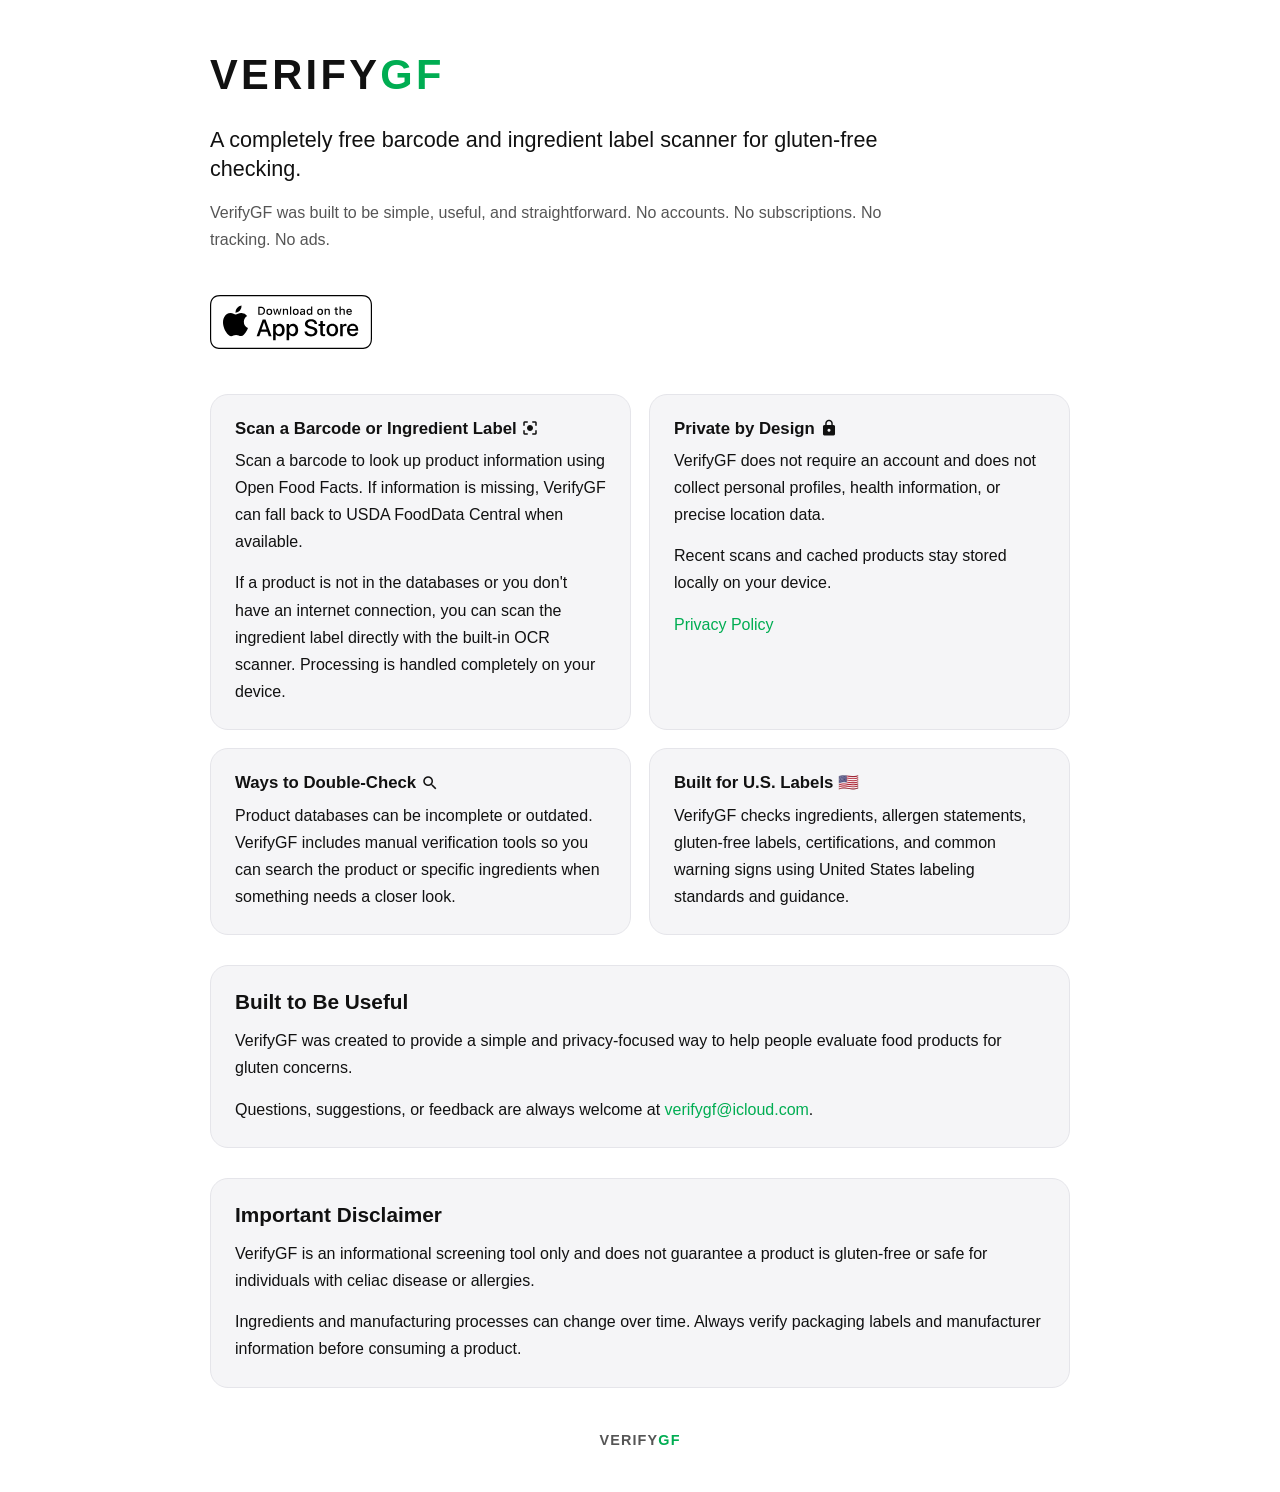
==== index.html @ 7fc4c4d1 "Update index.html" ====
<!DOCTYPE html>
<html lang="en">
<head>
    <meta charset="UTF-8" />
    <meta name="viewport" content="width=device-width, initial-scale=1.0" />
    <link rel="stylesheet"
      href="https://fonts.googleapis.com/icon?family=Material+Icons">
    <link rel="stylesheet" href="https://fonts.googleapis.com/css2?family=Material+Symbols+Outlined:opsz,wght,FILL,GRAD@20..48,100..700,0..1,-50..200" />
    <title>VerifyGF</title>

    <style>
        :root {
            --bg: #ffffff;
            --text: #111111;
            --secondary: #555555;
            --accent: #00ad52;
            --accent-soft: rgba(0, 173, 82, 0.12);
            --card: #f5f5f7;
            --border: #e5e5ea;
        }

        @media (prefers-color-scheme: dark) {
            :root {
                --bg: #000000;
                --text: #f5f5f7;
                --secondary: #a1a1aa;
                --accent: #22c55e;
                --accent-soft: rgba(34, 197, 94, 0.16);
                --card: #111111;
                --border: #222222;
            }
        }

        * {
            box-sizing: border-box;
        }

        body {
            margin: 0;
            padding: 40px 20px;
            background: var(--bg);
            color: var(--text);
            font-family: -apple-system, BlinkMacSystemFont, "SF Pro Display",
                "SF Pro Text", Helvetica, Arial, sans-serif;
            line-height: 1.7;
        }

        .container {
            max-width: 860px;
            margin: 0 auto;
        }

        .hero {
            margin-bottom: 36px;
        }

        .app-store-button {
            display: inline-block;
            margin-top: 28px;
        }
        
        .app-store-button img {
            display: block;
            height: 54px;
            width: auto;
        }

        h3 .material-icons {
            font-size: 1.15rem;
            vertical-align: middle;
            position: relative;
            top: -1px;
            margin-right: 6px;
        }

        .brand {
            font-size: 2.6rem;
            font-weight: 600;
            letter-spacing: 0.08em;
            margin-bottom: 14px;
        }

        .brand .gf,
        .footer .gf {
            color: var(--accent);
        }
        
        .support-link a {
            display: inline-flex;
            align-items: center;
            gap: 6px;
            font-weight: 500;
        }

        .tagline {
            font-size: 1.35rem;
            font-weight: 500;
            line-height: 1.35;
            max-width: 680px;
            margin-bottom: 16px;
        }

        .subtext {
            color: var(--secondary);
            font-size: 1rem;
            max-width: 720px;
        }

        .grid {
            display: grid;
            grid-template-columns: repeat(2, minmax(0, 1fr));
            gap: 18px;
            margin-top: 28px;
        }

        section,
        .card {
            padding: 24px;
            background: var(--card);
            border: 1px solid var(--border);
            border-radius: 18px;
        }

        h1, h2, h3 {
            margin-top: 0;
            line-height: 1.2;
        }

        h2 {
            font-size: 1.3rem;
            margin-bottom: 12px;
        }

        h3 {
            font-size: 1.05rem;
            margin-bottom: 8px;
        }

        p {
            margin: 0 0 14px;
        }

        p:last-child {
            margin-bottom: 0;
        }

        a {
            color: var(--accent);
            text-decoration: none;
        }

        a:hover {
            text-decoration: underline;
        }

        .note {
            margin-top: 30px;
        }

        .footer {
            margin-top: 40px;
            text-align: center;
            color: var(--secondary);
            font-size: 0.9rem;
            letter-spacing: 0.08em;
            font-weight: 600;
        }

        @media (max-width: 700px) {
            body {
                padding: 28px 16px;
            }

            .brand {
                font-size: 2.1rem;
            }

            .tagline {
                font-size: 1.18rem;
            }

            .grid {
                grid-template-columns: 1fr;
            }
        }
    </style>
</head>

<body>
    <div class="container">

        <header class="hero">
            <div class="brand">
                VERIFY<span class="gf">GF</span>
            </div>

            <div class="tagline">
                A completely free barcode and ingredient label scanner for gluten-free checking.
            </div>

            <p class="subtext">
                VerifyGF was built to be simple, useful, and straightforward.
                No accounts. No subscriptions. No tracking. No ads.
            </p>
            <a
              href="https://apps.apple.com/us/app/verifygf-gluten-free-scanner/id6769617253"
              target="_blank"
              rel="noopener noreferrer"
              class="app-store-button"
            >
              <picture>
                <source
                  srcset="/assets/download-on-the-app-store-black.svg"
                  media="(prefers-color-scheme: dark)"
                >
                <img
                  src="/assets/download-on-the-app-store-white.svg"
                  alt="Download on the App Store"
                  height="54"
                >
              </picture>
            </a>
        </header>

        <div id="features" class="grid">

            <div class="card">
                <h3>Scan a Barcode or Ingredient Label
                <span class="material-icons">center_focus_strong</span></h3>
                <p>
                    Scan a barcode to look up product information using Open Food Facts.
                    If information is missing, VerifyGF can fall back to USDA FoodData
                    Central when available.
                </p>
                <p>
                    If a product is not in the databases or you don't have an internet connection, you can scan 
                    the ingredient label directly with the built-in OCR scanner. Processing is handled completely 
                    on your device.
                </p>
            </div>

            <div class="card">
                <h3>Private by Design <span class="material-icons">lock</span></h3>
                <p>
                    VerifyGF does not require an account and does not collect personal
                    profiles, health information, or precise location data.
                </p>
                <p>
                    Recent scans and cached products stay stored locally on your device.
                </p>
                <p>
                    <a href="https://verifygf.pages.dev/privacy/">Privacy Policy</a>
                </p>
            </div>

            <div class="card">
                <h3>Ways to Double-Check <span class="material-icons">search</span></h3>
                <p>
                    Product databases can be incomplete or outdated. VerifyGF includes
                    manual verification tools so you can search the product or specific
                    ingredients when something needs a closer look.
                </p>
            </div>

            <div class="card">
                <h3>Built for U.S. Labels 🇺🇸</h3>
                <p>
                    VerifyGF checks ingredients, allergen statements, gluten-free labels,
                    certifications, and common warning signs using United States labeling
                    standards and guidance.
                </p>
            </div>

        </div>

        <section class="note">
            <h2>Built to Be Useful</h2>

            <p>
                VerifyGF was created to provide a simple and privacy-focused way
                to help people evaluate food products for gluten concerns.
            </p>

            <p>
                Questions, suggestions, or feedback are always welcome at
                <a href="mailto:verifygf@icloud.com">verifygf@icloud.com</a>.
            </p>

           <!-- <p>If VerifyGF has brought you value and you'd like to support the project,
                feel free to
                <a href="https://ko-fi.com/verifygf"
                   target="_blank"
                   rel="noopener noreferrer">
                    buy me a coffee on Ko-fi
                </a></p> -->
        </section>

        <section class="note">
            <h2>Important Disclaimer</h2>

            <p>
                VerifyGF is an informational screening tool only and does not guarantee
                a product is gluten-free or safe for individuals with celiac disease or allergies.
            </p>

            <p>
                Ingredients and manufacturing processes can change over time. Always verify
                packaging labels and manufacturer information before consuming a product.
            </p>
        </section>

        <div class="footer">
            VERIFY<span class="gf">GF</span>
        </div>

    </div>
</body>
</html>
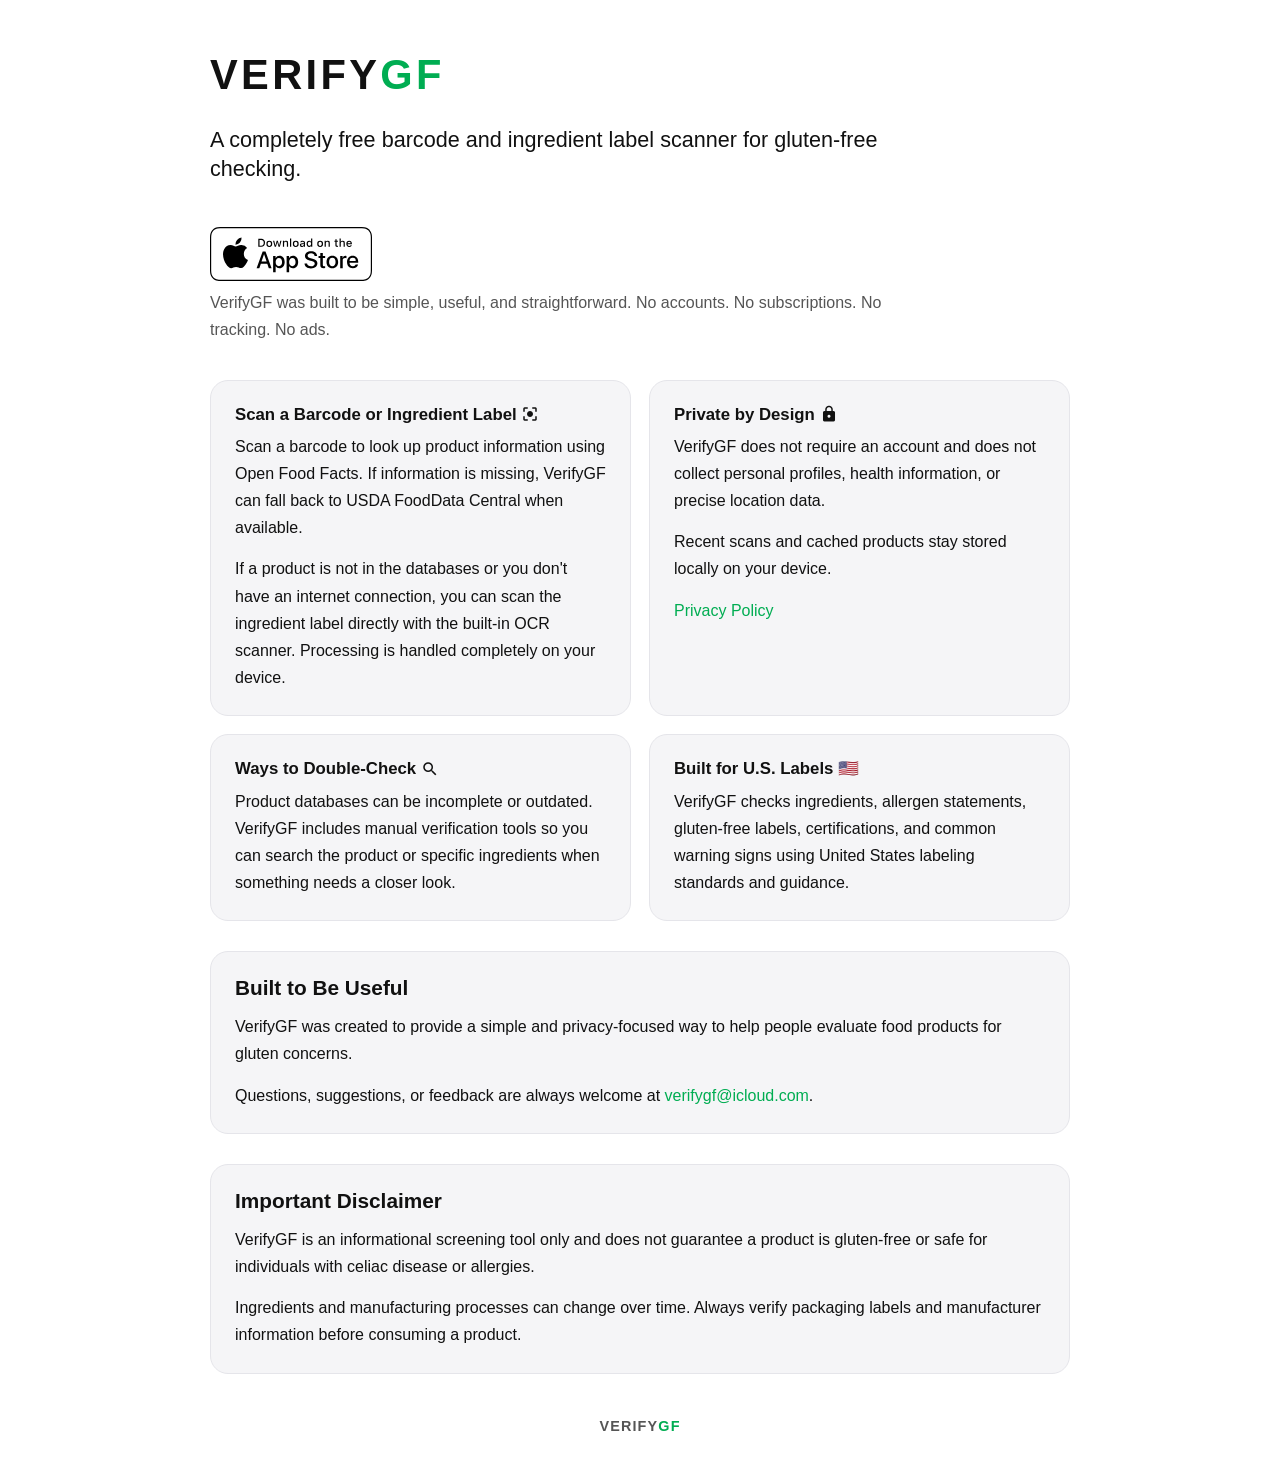
==== commit f239b254: "Update index.html" ====
--- a/index.html
+++ b/index.html
@@ -197,11 +197,6 @@
             <div class="tagline">
                 A completely free barcode and ingredient label scanner for gluten-free checking.
             </div>
-
-            <p class="subtext">
-                VerifyGF was built to be simple, useful, and straightforward.
-                No accounts. No subscriptions. No tracking. No ads.
-            </p>
             <a
               href="https://apps.apple.com/us/app/verifygf-gluten-free-scanner/id6769617253"
               target="_blank"
@@ -220,6 +215,10 @@
                 >
               </picture>
             </a>
+            <p class="subtext">
+                VerifyGF was built to be simple, useful, and straightforward.
+                No accounts. No subscriptions. No tracking. No ads.
+            </p>
         </header>
 
         <div id="features" class="grid">
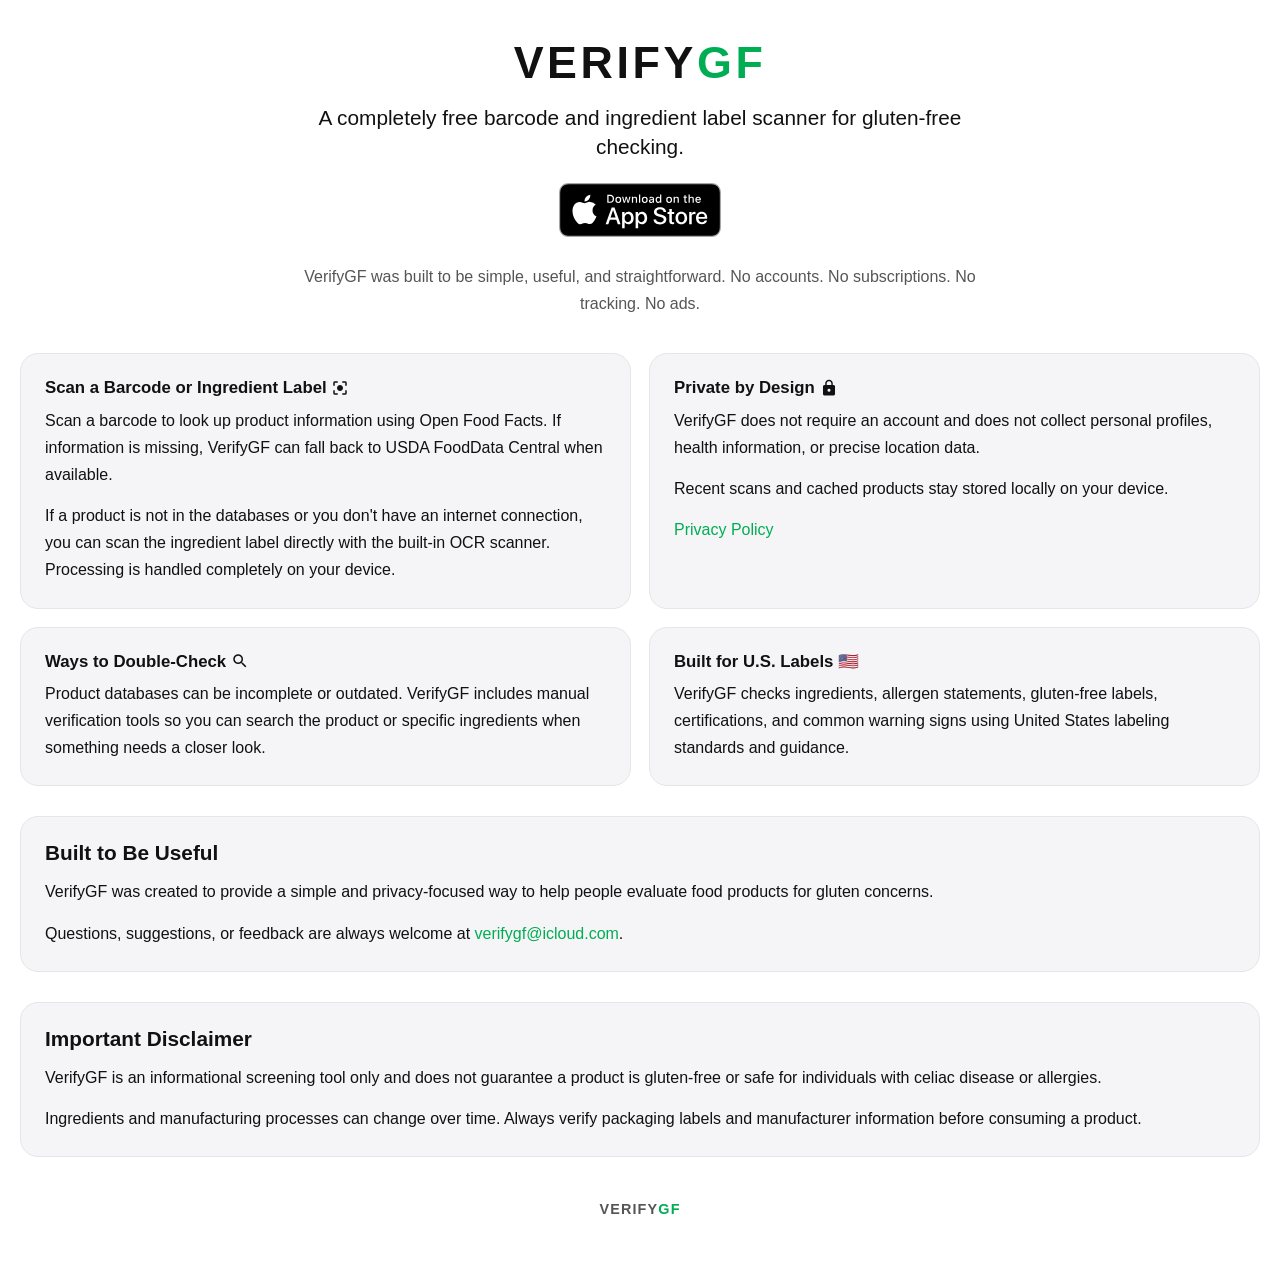
==== commit 1816eea4: "Update index.html" ====
--- a/index.html
+++ b/index.html
@@ -8,218 +8,230 @@
     <link rel="stylesheet" href="https://fonts.googleapis.com/css2?family=Material+Symbols+Outlined:opsz,wght,FILL,GRAD@20..48,100..700,0..1,-50..200" />
     <title>VerifyGF</title>
 
-    <style>
+<style>
+    :root {
+        --bg: #ffffff;
+        --text: #111111;
+        --secondary: #555555;
+        --accent: #00ad52;
+        --accent-soft: rgba(0, 173, 82, 0.12);
+        --card: #f5f5f7;
+        --border: #e5e5ea;
+    }
+
+    @media (prefers-color-scheme: dark) {
         :root {
-            --bg: #ffffff;
-            --text: #111111;
-            --secondary: #555555;
-            --accent: #00ad52;
-            --accent-soft: rgba(0, 173, 82, 0.12);
-            --card: #f5f5f7;
-            --border: #e5e5ea;
-        }
-
-        @media (prefers-color-scheme: dark) {
-            :root {
-                --bg: #000000;
-                --text: #f5f5f7;
-                --secondary: #a1a1aa;
-                --accent: #22c55e;
-                --accent-soft: rgba(34, 197, 94, 0.16);
-                --card: #111111;
-                --border: #222222;
-            }
-        }
-
-        * {
-            box-sizing: border-box;
-        }
-
+            --bg: #000000;
+            --text: #f5f5f7;
+            --secondary: #a1a1aa;
+            --accent: #22c55e;
+            --accent-soft: rgba(34, 197, 94, 0.16);
+            --card: #111111;
+            --border: #222222;
+        }
+    }
+
+    * {
+        box-sizing: border-box;
+    }
+
+    body {
+        margin: 0;
+        padding: 40px 20px;
+        background: var(--bg);
+        color: var(--text);
+        font-family: -apple-system, BlinkMacSystemFont, "SF Pro Display",
+            "SF Pro Text", Helvetica, Arial, sans-serif;
+        line-height: 1.7;
+    }
+
+    .container {
+        max-width: 860px;
+        margin: 0 auto;
+    }
+
+    .hero {
+        display: flex;
+        flex-direction: column;
+        align-items: center;
+        text-align: center;
+        margin-bottom: 36px;
+    }
+
+    .brand {
+        font-size: 2.8rem;
+        font-weight: 700;
+        letter-spacing: 0.08em;
+        line-height: 1;
+        margin-bottom: 18px;
+    }
+
+    .brand .gf,
+    .footer .gf {
+        color: var(--accent);
+    }
+
+    .tagline {
+        font-size: 1.3rem;
+        font-weight: 500;
+        line-height: 1.4;
+        max-width: 680px;
+        margin-bottom: 0;
+    }
+
+    .app-store-button {
+        display: inline-flex;
+        margin-top: 22px;
+    }
+
+    .app-store-button img {
+        display: block;
+        height: 54px;
+        width: auto;
+    }
+
+    .subtext {
+        color: var(--secondary);
+        font-size: 1rem;
+        max-width: 720px;
+        margin-top: 26px;
+    }
+
+    h3 .material-icons {
+        font-size: 1.15rem;
+        vertical-align: middle;
+        position: relative;
+        top: -1px;
+        margin-right: 6px;
+    }
+
+    .support-link a {
+        display: inline-flex;
+        align-items: center;
+        gap: 6px;
+        font-weight: 500;
+    }
+
+    .grid {
+        display: grid;
+        grid-template-columns: repeat(2, minmax(0, 1fr));
+        gap: 18px;
+        margin-top: 28px;
+    }
+
+    section,
+    .card {
+        padding: 24px;
+        background: var(--card);
+        border: 1px solid var(--border);
+        border-radius: 18px;
+    }
+
+    h1, h2, h3 {
+        margin-top: 0;
+        line-height: 1.2;
+    }
+
+    h2 {
+        font-size: 1.3rem;
+        margin-bottom: 12px;
+    }
+
+    h3 {
+        font-size: 1.05rem;
+        margin-bottom: 8px;
+    }
+
+    p {
+        margin: 0 0 14px;
+    }
+
+    p:last-child {
+        margin-bottom: 0;
+    }
+
+    a {
+        color: var(--accent);
+        text-decoration: none;
+    }
+
+    a:hover {
+        text-decoration: underline;
+    }
+
+    .note {
+        margin-top: 30px;
+    }
+
+    .footer {
+        margin-top: 40px;
+        text-align: center;
+        color: var(--secondary);
+        font-size: 0.9rem;
+        letter-spacing: 0.08em;
+        font-weight: 600;
+    }
+
+    @media (max-width: 700px) {
         body {
-            margin: 0;
-            padding: 40px 20px;
-            background: var(--bg);
-            color: var(--text);
-            font-family: -apple-system, BlinkMacSystemFont, "SF Pro Display",
-                "SF Pro Text", Helvetica, Arial, sans-serif;
-            line-height: 1.7;
-        }
-
-        .container {
-            max-width: 860px;
-            margin: 0 auto;
-        }
-
-        .hero {
-            margin-bottom: 36px;
-        }
-
-        .app-store-button {
-            display: inline-block;
-            margin-top: 28px;
-        }
-        
+            padding: 28px 16px;
+        }
+
+        .brand {
+            font-size: 2.2rem;
+        }
+
+        .tagline {
+            font-size: 1.15rem;
+        }
+
         .app-store-button img {
-            display: block;
-            height: 54px;
-            width: auto;
-        }
-
-        h3 .material-icons {
-            font-size: 1.15rem;
-            vertical-align: middle;
-            position: relative;
-            top: -1px;
-            margin-right: 6px;
-        }
-
-        .brand {
-            font-size: 2.6rem;
-            font-weight: 600;
-            letter-spacing: 0.08em;
-            margin-bottom: 14px;
-        }
-
-        .brand .gf,
-        .footer .gf {
-            color: var(--accent);
-        }
-        
-        .support-link a {
-            display: inline-flex;
-            align-items: center;
-            gap: 6px;
-            font-weight: 500;
-        }
-
-        .tagline {
-            font-size: 1.35rem;
-            font-weight: 500;
-            line-height: 1.35;
-            max-width: 680px;
-            margin-bottom: 16px;
-        }
-
-        .subtext {
-            color: var(--secondary);
-            font-size: 1rem;
-            max-width: 720px;
+            height: 48px;
         }
 
         .grid {
-            display: grid;
-            grid-template-columns: repeat(2, minmax(0, 1fr));
-            gap: 18px;
-            margin-top: 28px;
-        }
-
-        section,
-        .card {
-            padding: 24px;
-            background: var(--card);
-            border: 1px solid var(--border);
-            border-radius: 18px;
-        }
-
-        h1, h2, h3 {
-            margin-top: 0;
-            line-height: 1.2;
-        }
-
-        h2 {
-            font-size: 1.3rem;
-            margin-bottom: 12px;
-        }
-
-        h3 {
-            font-size: 1.05rem;
-            margin-bottom: 8px;
-        }
-
-        p {
-            margin: 0 0 14px;
-        }
-
-        p:last-child {
-            margin-bottom: 0;
-        }
-
-        a {
-            color: var(--accent);
-            text-decoration: none;
-        }
-
-        a:hover {
-            text-decoration: underline;
-        }
-
-        .note {
-            margin-top: 30px;
-        }
-
-        .footer {
-            margin-top: 40px;
-            text-align: center;
-            color: var(--secondary);
-            font-size: 0.9rem;
-            letter-spacing: 0.08em;
-            font-weight: 600;
-        }
-
-        @media (max-width: 700px) {
-            body {
-                padding: 28px 16px;
-            }
-
-            .brand {
-                font-size: 2.1rem;
-            }
-
-            .tagline {
-                font-size: 1.18rem;
-            }
-
-            .grid {
-                grid-template-columns: 1fr;
-            }
-        }
-    </style>
+            grid-template-columns: 1fr;
+        }
+    }
+</style>
 </head>
 
 <body>
-    <div class="container">
-
-        <header class="hero">
-            <div class="brand">
-                VERIFY<span class="gf">GF</span>
-            </div>
-
-            <div class="tagline">
-                A completely free barcode and ingredient label scanner for gluten-free checking.
-            </div>
-            <a
-              href="https://apps.apple.com/us/app/verifygf-gluten-free-scanner/id6769617253"
-              target="_blank"
-              rel="noopener noreferrer"
-              class="app-store-button"
+    <header class="hero">
+
+    <div class="brand">
+        VERIFY<span class="gf">GF</span>
+    </div>
+
+    <div class="tagline">
+        A completely free barcode and ingredient label scanner for gluten-free checking.
+    </div>
+
+    <a
+        href="https://apps.apple.com/us/app/verifygf-gluten-free-scanner/id6769617253"
+        target="_blank"
+        rel="noopener noreferrer"
+        class="app-store-button"
+    >
+        <picture>
+            <source
+                srcset="/assets/download-on-the-app-store-white.svg"
+                media="(prefers-color-scheme: dark)"
             >
-              <picture>
-                <source
-                  srcset="/assets/download-on-the-app-store-black.svg"
-                  media="(prefers-color-scheme: dark)"
-                >
-                <img
-                  src="/assets/download-on-the-app-store-white.svg"
-                  alt="Download on the App Store"
-                  height="54"
-                >
-              </picture>
-            </a>
-            <p class="subtext">
-                VerifyGF was built to be simple, useful, and straightforward.
-                No accounts. No subscriptions. No tracking. No ads.
-            </p>
-        </header>
+
+            <img
+                src="/assets/download-on-the-app-store-black.svg"
+                alt="Download on the App Store"
+            >
+        </picture>
+    </a>
+
+    <p class="subtext">
+        VerifyGF was built to be simple, useful, and straightforward.
+        No accounts. No subscriptions. No tracking. No ads.
+    </p>
+
+</header>
 
         <div id="features" class="grid">
 
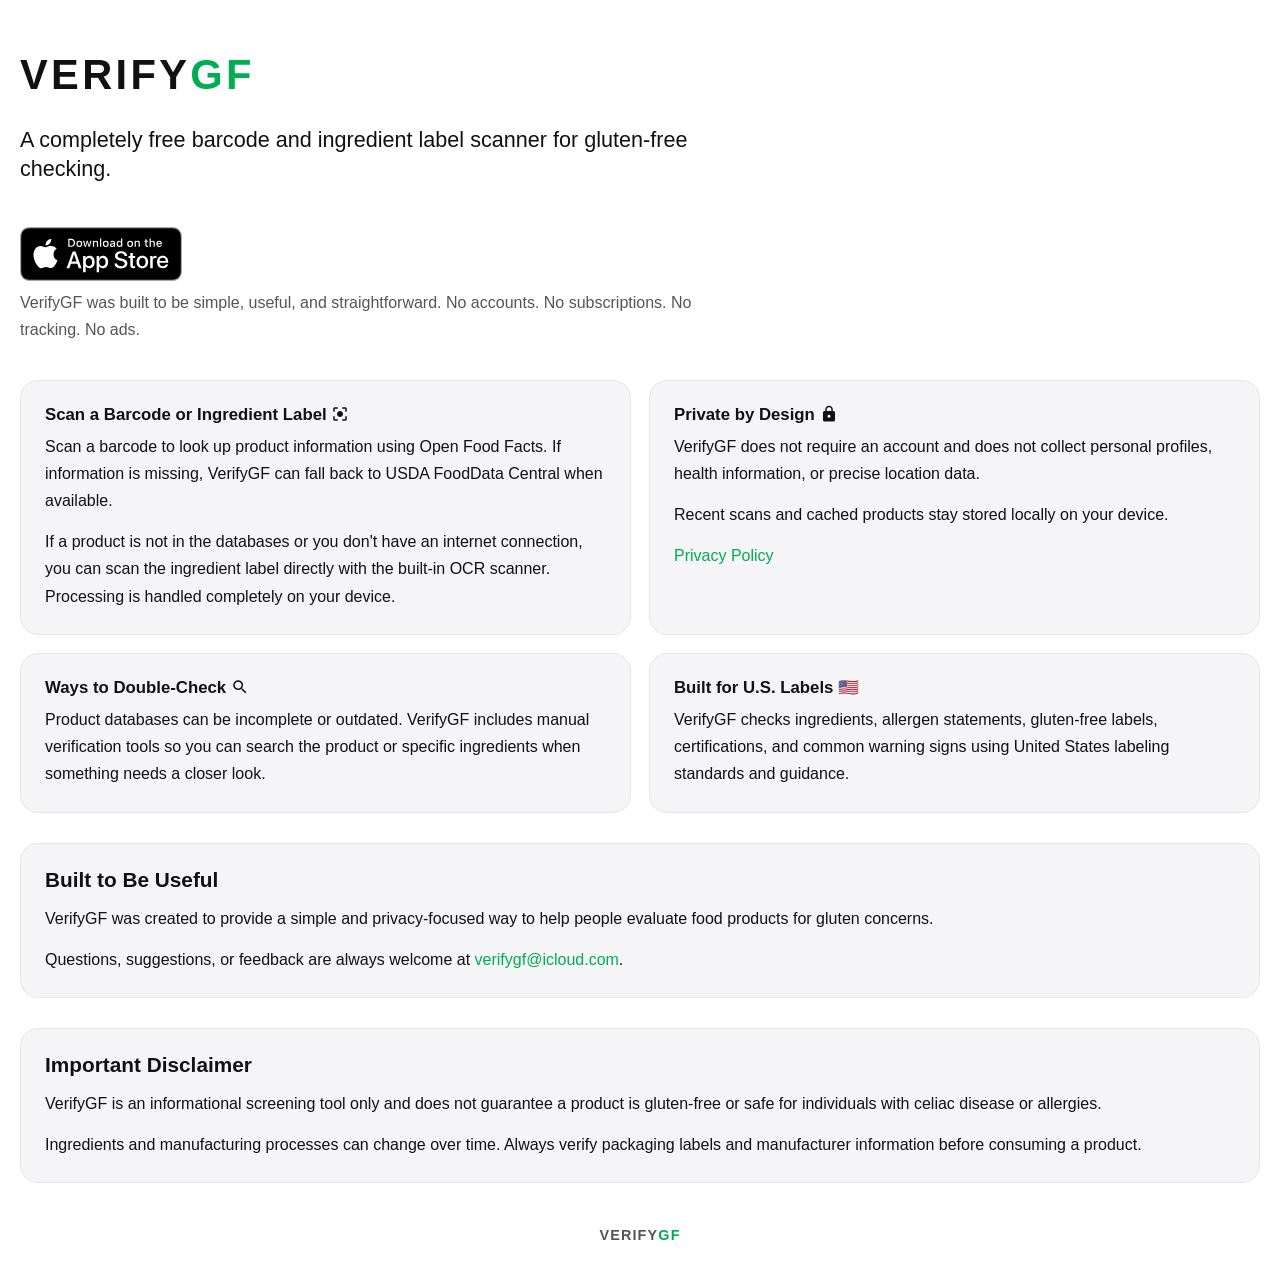
==== commit d67b59be: "Update index.html" ====
--- a/index.html
+++ b/index.html
@@ -8,192 +8,7 @@
     <link rel="stylesheet" href="https://fonts.googleapis.com/css2?family=Material+Symbols+Outlined:opsz,wght,FILL,GRAD@20..48,100..700,0..1,-50..200" />
     <title>VerifyGF</title>
 
-<style>
-    :root {
-        --bg: #ffffff;
-        --text: #111111;
-        --secondary: #555555;
-        --accent: #00ad52;
-        --accent-soft: rgba(0, 173, 82, 0.12);
-        --card: #f5f5f7;
-        --border: #e5e5ea;
-    }
-
-    @media (prefers-color-scheme: dark) {
-        :root {
-            --bg: #000000;
-            --text: #f5f5f7;
-            --secondary: #a1a1aa;
-            --accent: #22c55e;
-            --accent-soft: rgba(34, 197, 94, 0.16);
-            --card: #111111;
-            --border: #222222;
-        }
-    }
-
-    * {
-        box-sizing: border-box;
-    }
-
-    body {
-        margin: 0;
-        padding: 40px 20px;
-        background: var(--bg);
-        color: var(--text);
-        font-family: -apple-system, BlinkMacSystemFont, "SF Pro Display",
-            "SF Pro Text", Helvetica, Arial, sans-serif;
-        line-height: 1.7;
-    }
-
-    .container {
-        max-width: 860px;
-        margin: 0 auto;
-    }
-
-    .hero {
-        display: flex;
-        flex-direction: column;
-        align-items: center;
-        text-align: center;
-        margin-bottom: 36px;
-    }
-
-    .brand {
-        font-size: 2.8rem;
-        font-weight: 700;
-        letter-spacing: 0.08em;
-        line-height: 1;
-        margin-bottom: 18px;
-    }
-
-    .brand .gf,
-    .footer .gf {
-        color: var(--accent);
-    }
-
-    .tagline {
-        font-size: 1.3rem;
-        font-weight: 500;
-        line-height: 1.4;
-        max-width: 680px;
-        margin-bottom: 0;
-    }
-
-    .app-store-button {
-        display: inline-flex;
-        margin-top: 22px;
-    }
-
-    .app-store-button img {
-        display: block;
-        height: 54px;
-        width: auto;
-    }
-
-    .subtext {
-        color: var(--secondary);
-        font-size: 1rem;
-        max-width: 720px;
-        margin-top: 26px;
-    }
-
-    h3 .material-icons {
-        font-size: 1.15rem;
-        vertical-align: middle;
-        position: relative;
-        top: -1px;
-        margin-right: 6px;
-    }
-
-    .support-link a {
-        display: inline-flex;
-        align-items: center;
-        gap: 6px;
-        font-weight: 500;
-    }
-
-    .grid {
-        display: grid;
-        grid-template-columns: repeat(2, minmax(0, 1fr));
-        gap: 18px;
-        margin-top: 28px;
-    }
-
-    section,
-    .card {
-        padding: 24px;
-        background: var(--card);
-        border: 1px solid var(--border);
-        border-radius: 18px;
-    }
-
-    h1, h2, h3 {
-        margin-top: 0;
-        line-height: 1.2;
-    }
-
-    h2 {
-        font-size: 1.3rem;
-        margin-bottom: 12px;
-    }
-
-    h3 {
-        font-size: 1.05rem;
-        margin-bottom: 8px;
-    }
-
-    p {
-        margin: 0 0 14px;
-    }
-
-    p:last-child {
-        margin-bottom: 0;
-    }
-
-    a {
-        color: var(--accent);
-        text-decoration: none;
-    }
-
-    a:hover {
-        text-decoration: underline;
-    }
-
-    .note {
-        margin-top: 30px;
-    }
-
-    .footer {
-        margin-top: 40px;
-        text-align: center;
-        color: var(--secondary);
-        font-size: 0.9rem;
-        letter-spacing: 0.08em;
-        font-weight: 600;
-    }
-
-    @media (max-width: 700px) {
-        body {
-            padding: 28px 16px;
-        }
-
-        .brand {
-            font-size: 2.2rem;
-        }
-
-        .tagline {
-            font-size: 1.15rem;
-        }
-
-        .app-store-button img {
-            height: 48px;
-        }
-
-        .grid {
-            grid-template-columns: 1fr;
-        }
-    }
-</style>
+<style> :root { --bg: #ffffff; --text: #111111; --secondary: #555555; --accent: #00ad52; --accent-soft: rgba(0, 173, 82, 0.12); --card: #f5f5f7; --border: #e5e5ea; } @media (prefers-color-scheme: dark) { :root { --bg: #000000; --text: #f5f5f7; --secondary: #a1a1aa; --accent: #22c55e; --accent-soft: rgba(34, 197, 94, 0.16); --card: #111111; --border: #222222; } } * { box-sizing: border-box; } body { margin: 0; padding: 40px 20px; background: var(--bg); color: var(--text); font-family: -apple-system, BlinkMacSystemFont, "SF Pro Display", "SF Pro Text", Helvetica, Arial, sans-serif; line-height: 1.7; } .container { max-width: 860px; margin: 0 auto; } .hero { margin-bottom: 36px; } .app-store-button { display: inline-block; margin-top: 28px; } .app-store-button img { display: block; height: 54px; width: auto; } h3 .material-icons { font-size: 1.15rem; vertical-align: middle; position: relative; top: -1px; margin-right: 6px; } .brand { font-size: 2.6rem; font-weight: 600; letter-spacing: 0.08em; margin-bottom: 14px; } .brand .gf, .footer .gf { color: var(--accent); } .support-link a { display: inline-flex; align-items: center; gap: 6px; font-weight: 500; } .tagline { font-size: 1.35rem; font-weight: 500; line-height: 1.35; max-width: 680px; margin-bottom: 16px; } .subtext { color: var(--secondary); font-size: 1rem; max-width: 720px; } .grid { display: grid; grid-template-columns: repeat(2, minmax(0, 1fr)); gap: 18px; margin-top: 28px; } section, .card { padding: 24px; background: var(--card); border: 1px solid var(--border); border-radius: 18px; } h1, h2, h3 { margin-top: 0; line-height: 1.2; } h2 { font-size: 1.3rem; margin-bottom: 12px; } h3 { font-size: 1.05rem; margin-bottom: 8px; } p { margin: 0 0 14px; } p:last-child { margin-bottom: 0; } a { color: var(--accent); text-decoration: none; } a:hover { text-decoration: underline; } .note { margin-top: 30px; } .footer { margin-top: 40px; text-align: center; color: var(--secondary); font-size: 0.9rem; letter-spacing: 0.08em; font-weight: 600; } @media (max-width: 700px) { body { padding: 28px 16px; } .brand { font-size: 2.1rem; } .tagline { font-size: 1.18rem; } .grid { grid-template-columns: 1fr; } } </style>
 </head>
 
 <body>
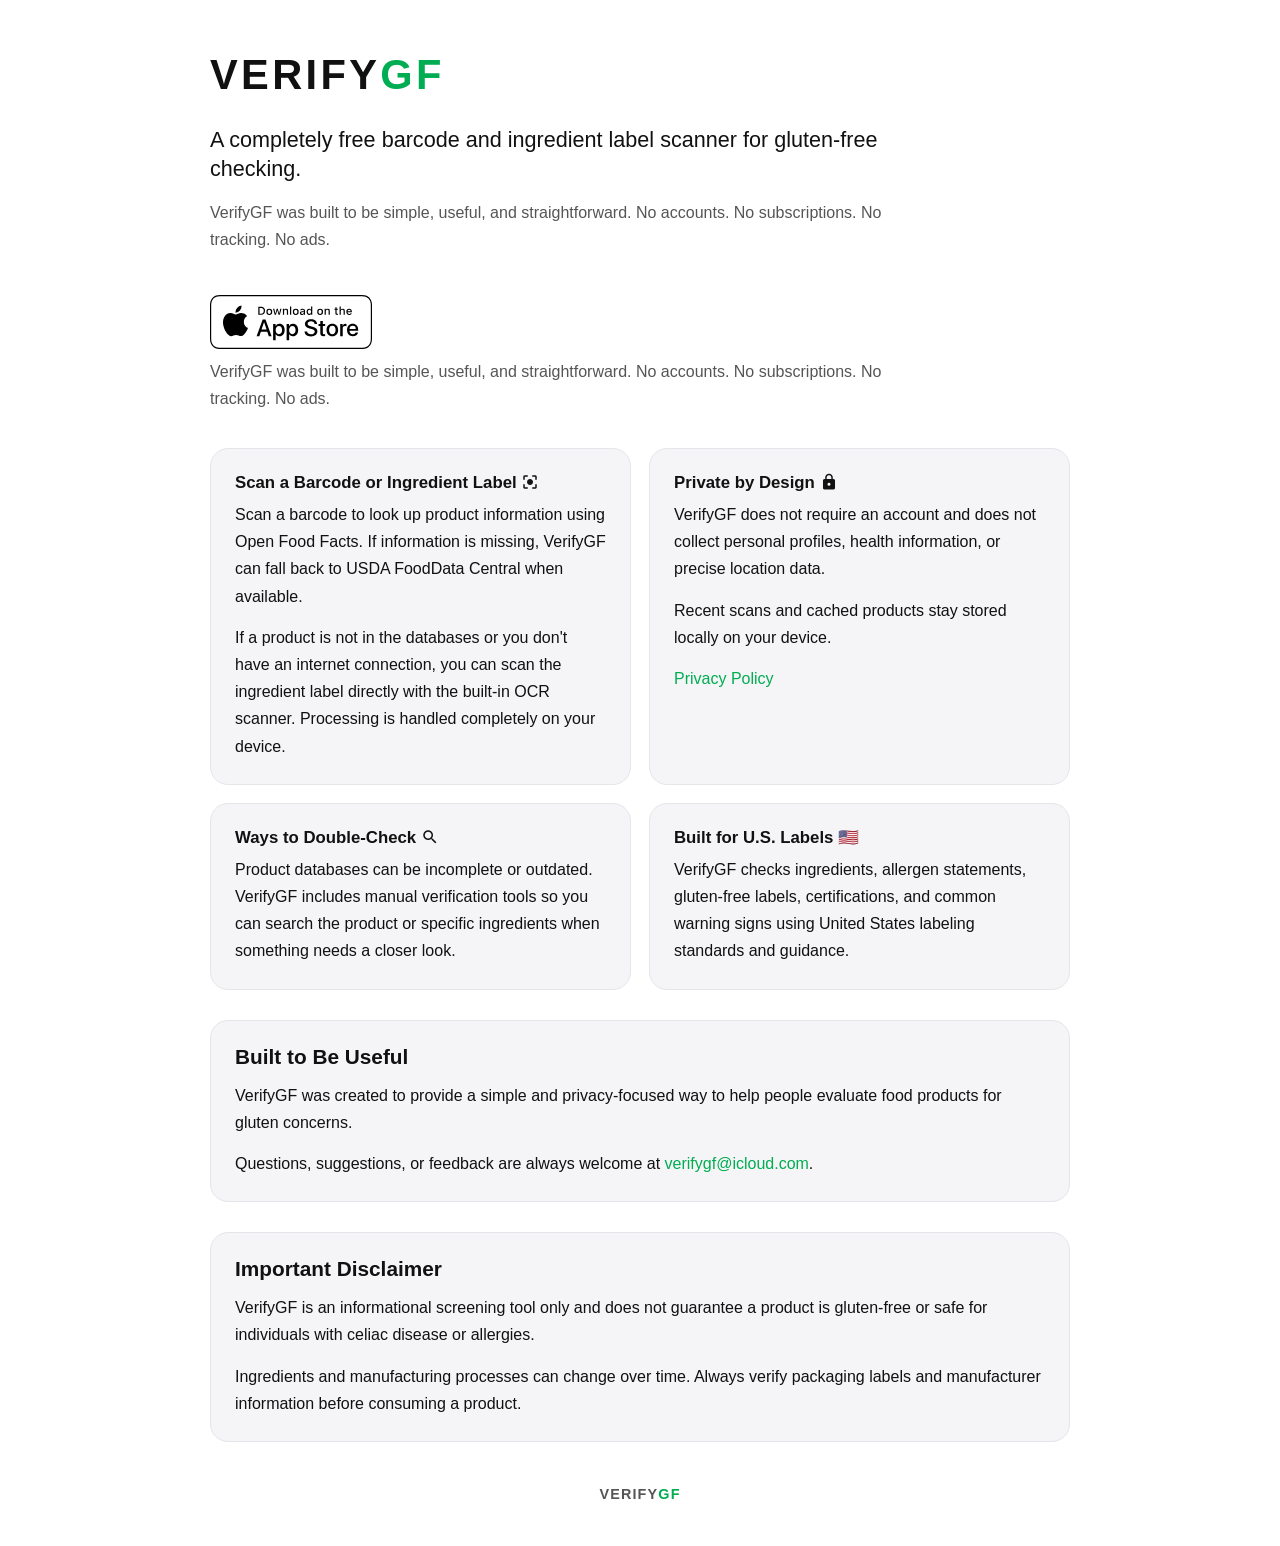
==== commit 662504df: "Update index.html" ====
--- a/index.html
+++ b/index.html
@@ -1,144 +1,322 @@
 <!DOCTYPE html>
 <html lang="en">
 <head>
-    <meta charset="UTF-8" />
-    <meta name="viewport" content="width=device-width, initial-scale=1.0" />
-    <link rel="stylesheet"
-      href="https://fonts.googleapis.com/icon?family=Material+Icons">
-    <link rel="stylesheet" href="https://fonts.googleapis.com/css2?family=Material+Symbols+Outlined:opsz,wght,FILL,GRAD@20..48,100..700,0..1,-50..200" />
-    <title>VerifyGF</title>
-
-<style> :root { --bg: #ffffff; --text: #111111; --secondary: #555555; --accent: #00ad52; --accent-soft: rgba(0, 173, 82, 0.12); --card: #f5f5f7; --border: #e5e5ea; } @media (prefers-color-scheme: dark) { :root { --bg: #000000; --text: #f5f5f7; --secondary: #a1a1aa; --accent: #22c55e; --accent-soft: rgba(34, 197, 94, 0.16); --card: #111111; --border: #222222; } } * { box-sizing: border-box; } body { margin: 0; padding: 40px 20px; background: var(--bg); color: var(--text); font-family: -apple-system, BlinkMacSystemFont, "SF Pro Display", "SF Pro Text", Helvetica, Arial, sans-serif; line-height: 1.7; } .container { max-width: 860px; margin: 0 auto; } .hero { margin-bottom: 36px; } .app-store-button { display: inline-block; margin-top: 28px; } .app-store-button img { display: block; height: 54px; width: auto; } h3 .material-icons { font-size: 1.15rem; vertical-align: middle; position: relative; top: -1px; margin-right: 6px; } .brand { font-size: 2.6rem; font-weight: 600; letter-spacing: 0.08em; margin-bottom: 14px; } .brand .gf, .footer .gf { color: var(--accent); } .support-link a { display: inline-flex; align-items: center; gap: 6px; font-weight: 500; } .tagline { font-size: 1.35rem; font-weight: 500; line-height: 1.35; max-width: 680px; margin-bottom: 16px; } .subtext { color: var(--secondary); font-size: 1rem; max-width: 720px; } .grid { display: grid; grid-template-columns: repeat(2, minmax(0, 1fr)); gap: 18px; margin-top: 28px; } section, .card { padding: 24px; background: var(--card); border: 1px solid var(--border); border-radius: 18px; } h1, h2, h3 { margin-top: 0; line-height: 1.2; } h2 { font-size: 1.3rem; margin-bottom: 12px; } h3 { font-size: 1.05rem; margin-bottom: 8px; } p { margin: 0 0 14px; } p:last-child { margin-bottom: 0; } a { color: var(--accent); text-decoration: none; } a:hover { text-decoration: underline; } .note { margin-top: 30px; } .footer { margin-top: 40px; text-align: center; color: var(--secondary); font-size: 0.9rem; letter-spacing: 0.08em; font-weight: 600; } @media (max-width: 700px) { body { padding: 28px 16px; } .brand { font-size: 2.1rem; } .tagline { font-size: 1.18rem; } .grid { grid-template-columns: 1fr; } } </style>
+<meta charset="UTF-8" />
+<meta name="viewport" content="width=device-width, initial-scale=1.0" />
+<link rel="stylesheet"
+href="https://fonts.googleapis.com/icon?family=Material+Icons">
+<link rel="stylesheet" href="https://fonts.googleapis.com/css2?family=Material+Symbols+Outlined:opsz,wght,FILL,GRAD@20..48,100..700,0..1,-50..200" />
+<title>VerifyGF</title>
+
+<style>
+:root {
+--bg: #ffffff;
+--text: #111111;
+--secondary: #555555;
+--accent: #00ad52;
+--accent-soft: rgba(0, 173, 82, 0.12);
+--card: #f5f5f7;
+--border: #e5e5ea;
+}
+
+@media (prefers-color-scheme: dark) {
+:root {
+--bg: #000000;
+--text: #f5f5f7;
+--secondary: #a1a1aa;
+--accent: #22c55e;
+--accent-soft: rgba(34, 197, 94, 0.16);
+--card: #111111;
+--border: #222222;
+}
+}
+
+* {
+box-sizing: border-box;
+}
+
+body {
+margin: 0;
+padding: 40px 20px;
+background: var(--bg);
+color: var(--text);
+font-family: -apple-system, BlinkMacSystemFont, "SF Pro Display",
+"SF Pro Text", Helvetica, Arial, sans-serif;
+line-height: 1.7;
+}
+
+.container {
+max-width: 860px;
+margin: 0 auto;
+}
+
+.hero {
+margin-bottom: 36px;
+}
+
+.app-store-button {
+display: inline-block;
+margin-top: 28px;
+}
+
+.app-store-button img {
+display: block;
+height: 54px;
+width: auto;
+}
+
+h3 .material-icons {
+font-size: 1.15rem;
+vertical-align: middle;
+position: relative;
+top: -1px;
+margin-right: 6px;
+}
+
+.brand {
+font-size: 2.6rem;
+font-weight: 600;
+letter-spacing: 0.08em;
+margin-bottom: 14px;
+}
+
+.brand .gf,
+.footer .gf {
+color: var(--accent);
+}
+
+.support-link a {
+display: inline-flex;
+align-items: center;
+gap: 6px;
+font-weight: 500;
+}
+
+.tagline {
+font-size: 1.35rem;
+font-weight: 500;
+line-height: 1.35;
+max-width: 680px;
+margin-bottom: 16px;
+}
+
+.subtext {
+color: var(--secondary);
+font-size: 1rem;
+max-width: 720px;
+}
+
+.grid {
+display: grid;
+grid-template-columns: repeat(2, minmax(0, 1fr));
+gap: 18px;
+margin-top: 28px;
+}
+
+section,
+.card {
+padding: 24px;
+background: var(--card);
+border: 1px solid var(--border);
+border-radius: 18px;
+}
+
+h1, h2, h3 {
+margin-top: 0;
+line-height: 1.2;
+}
+
+h2 {
+font-size: 1.3rem;
+margin-bottom: 12px;
+}
+
+h3 {
+font-size: 1.05rem;
+margin-bottom: 8px;
+}
+
+p {
+margin: 0 0 14px;
+}
+
+p:last-child {
+margin-bottom: 0;
+}
+
+a {
+color: var(--accent);
+text-decoration: none;
+}
+
+a:hover {
+text-decoration: underline;
+}
+
+.note {
+margin-top: 30px;
+}
+
+.footer {
+margin-top: 40px;
+text-align: center;
+color: var(--secondary);
+font-size: 0.9rem;
+letter-spacing: 0.08em;
+font-weight: 600;
+}
+
+@media (max-width: 700px) {
+body {
+padding: 28px 16px;
+}
+
+.brand {
+font-size: 2.1rem;
+}
+
+.tagline {
+font-size: 1.18rem;
+}
+
+.grid {
+grid-template-columns: 1fr;
+}
+}
+</style>
 </head>
 
 <body>
-    <header class="hero">
-
-    <div class="brand">
-        VERIFY<span class="gf">GF</span>
-    </div>
-
-    <div class="tagline">
-        A completely free barcode and ingredient label scanner for gluten-free checking.
-    </div>
-
-    <a
-        href="https://apps.apple.com/us/app/verifygf-gluten-free-scanner/id6769617253"
-        target="_blank"
-        rel="noopener noreferrer"
-        class="app-store-button"
-    >
-        <picture>
-            <source
-                srcset="/assets/download-on-the-app-store-white.svg"
-                media="(prefers-color-scheme: dark)"
-            >
-
-            <img
-                src="/assets/download-on-the-app-store-black.svg"
-                alt="Download on the App Store"
-            >
-        </picture>
-    </a>
-
-    <p class="subtext">
-        VerifyGF was built to be simple, useful, and straightforward.
-        No accounts. No subscriptions. No tracking. No ads.
-    </p>
-
+<div class="container">
+
+<header class="hero">
+<div class="brand">
+VERIFY<span class="gf">GF</span>
+</div>
+
+<div class="tagline">
+A completely free barcode and ingredient label scanner for gluten-free checking.
+</div>
+
+            <p class="subtext">
+                VerifyGF was built to be simple, useful, and straightforward.
+                No accounts. No subscriptions. No tracking. No ads.
+            </p>
+<a
+href="https://apps.apple.com/us/app/verifygf-gluten-free-scanner/id6769617253"
+target="_blank"
+rel="noopener noreferrer"
+class="app-store-button"
+>
+<picture>
+<source
+srcset="/assets/download-on-the-app-store-black.svg"
+media="(prefers-color-scheme: dark)"
+>
+<img
+src="/assets/download-on-the-app-store-white.svg"
+alt="Download on the App Store"
+height="54"
+>
+</picture>
+</a>
+            <p class="subtext">
+                VerifyGF was built to be simple, useful, and straightforward.
+                No accounts. No subscriptions. No tracking. No ads.
+            </p>
 </header>
 
-        <div id="features" class="grid">
-
-            <div class="card">
-                <h3>Scan a Barcode or Ingredient Label
-                <span class="material-icons">center_focus_strong</span></h3>
-                <p>
-                    Scan a barcode to look up product information using Open Food Facts.
-                    If information is missing, VerifyGF can fall back to USDA FoodData
-                    Central when available.
-                </p>
-                <p>
-                    If a product is not in the databases or you don't have an internet connection, you can scan 
-                    the ingredient label directly with the built-in OCR scanner. Processing is handled completely 
-                    on your device.
-                </p>
-            </div>
-
-            <div class="card">
-                <h3>Private by Design <span class="material-icons">lock</span></h3>
-                <p>
-                    VerifyGF does not require an account and does not collect personal
-                    profiles, health information, or precise location data.
-                </p>
-                <p>
-                    Recent scans and cached products stay stored locally on your device.
-                </p>
-                <p>
-                    <a href="https://verifygf.pages.dev/privacy/">Privacy Policy</a>
-                </p>
-            </div>
-
-            <div class="card">
-                <h3>Ways to Double-Check <span class="material-icons">search</span></h3>
-                <p>
-                    Product databases can be incomplete or outdated. VerifyGF includes
-                    manual verification tools so you can search the product or specific
-                    ingredients when something needs a closer look.
-                </p>
-            </div>
-
-            <div class="card">
-                <h3>Built for U.S. Labels 🇺🇸</h3>
-                <p>
-                    VerifyGF checks ingredients, allergen statements, gluten-free labels,
-                    certifications, and common warning signs using United States labeling
-                    standards and guidance.
-                </p>
-            </div>
-
-        </div>
-
-        <section class="note">
-            <h2>Built to Be Useful</h2>
-
-            <p>
-                VerifyGF was created to provide a simple and privacy-focused way
-                to help people evaluate food products for gluten concerns.
-            </p>
-
-            <p>
-                Questions, suggestions, or feedback are always welcome at
-                <a href="mailto:verifygf@icloud.com">verifygf@icloud.com</a>.
-            </p>
-
-           <!-- <p>If VerifyGF has brought you value and you'd like to support the project,
-                feel free to
-                <a href="https://ko-fi.com/verifygf"
-                   target="_blank"
-                   rel="noopener noreferrer">
-                    buy me a coffee on Ko-fi
-                </a></p> -->
-        </section>
-
-        <section class="note">
-            <h2>Important Disclaimer</h2>
-
-            <p>
-                VerifyGF is an informational screening tool only and does not guarantee
-                a product is gluten-free or safe for individuals with celiac disease or allergies.
-            </p>
-
-            <p>
-                Ingredients and manufacturing processes can change over time. Always verify
-                packaging labels and manufacturer information before consuming a product.
-            </p>
-        </section>
-
-        <div class="footer">
-            VERIFY<span class="gf">GF</span>
-        </div>
-
-    </div>
+<div id="features" class="grid">
+
+<div class="card">
+<h3>Scan a Barcode or Ingredient Label
+<span class="material-icons">center_focus_strong</span></h3>
+<p>
+Scan a barcode to look up product information using Open Food Facts.
+If information is missing, VerifyGF can fall back to USDA FoodData
+Central when available.
+</p>
+<p>
+If a product is not in the databases or you don't have an internet connection, you can scan 
+the ingredient label directly with the built-in OCR scanner. Processing is handled completely 
+on your device.
+</p>
+</div>
+
+<div class="card">
+<h3>Private by Design <span class="material-icons">lock</span></h3>
+<p>
+VerifyGF does not require an account and does not collect personal
+profiles, health information, or precise location data.
+</p>
+<p>
+Recent scans and cached products stay stored locally on your device.
+</p>
+<p>
+<a href="https://verifygf.pages.dev/privacy/">Privacy Policy</a>
+</p>
+</div>
+
+<div class="card">
+<h3>Ways to Double-Check <span class="material-icons">search</span></h3>
+<p>
+Product databases can be incomplete or outdated. VerifyGF includes
+manual verification tools so you can search the product or specific
+ingredients when something needs a closer look.
+</p>
+</div>
+
+<div class="card">
+<h3>Built for U.S. Labels 🇺🇸</h3>
+<p>
+VerifyGF checks ingredients, allergen statements, gluten-free labels,
+certifications, and common warning signs using United States labeling
+standards and guidance.
+</p>
+</div>
+
+</div>
+
+<section class="note">
+<h2>Built to Be Useful</h2>
+
+<p>
+VerifyGF was created to provide a simple and privacy-focused way
+to help people evaluate food products for gluten concerns.
+</p>
+
+<p>
+Questions, suggestions, or feedback are always welcome at
+<a href="mailto:verifygf@icloud.com">verifygf@icloud.com</a>.
+</p>
+
+<!-- <p>If VerifyGF has brought you value and you'd like to support the project,
+               feel free to
+               <a href="https://ko-fi.com/verifygf"
+                  target="_blank"
+                  rel="noopener noreferrer">
+                   buy me a coffee on Ko-fi
+               </a></p> -->
+</section>
+
+<section class="note">
+<h2>Important Disclaimer</h2>
+
+<p>
+VerifyGF is an informational screening tool only and does not guarantee
+a product is gluten-free or safe for individuals with celiac disease or allergies.
+</p>
+
+<p>
+Ingredients and manufacturing processes can change over time. Always verify
+packaging labels and manufacturer information before consuming a product.
+</p>
+</section>
+
+<div class="footer">
+VERIFY<span class="gf">GF</span>
+</div>
+
+</div>
 </body>
 </html>
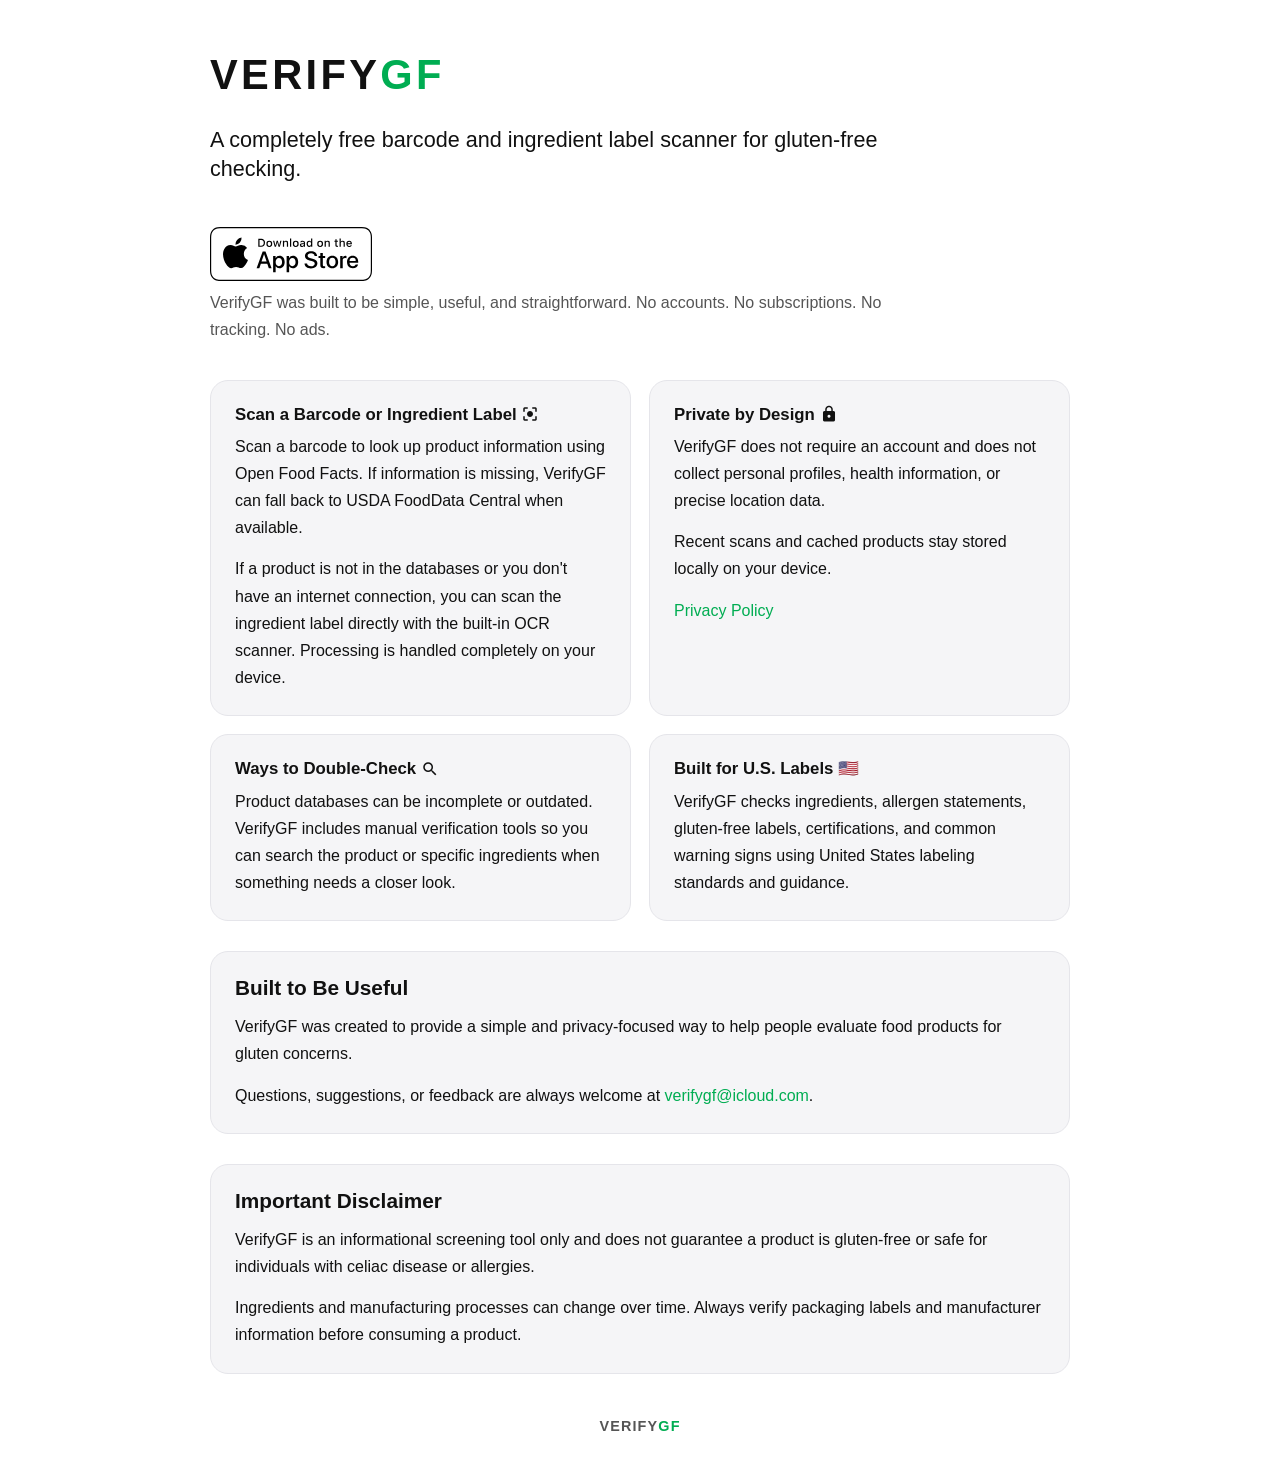
==== commit c8d086ac: "Update index.html" ====
--- a/index.html
+++ b/index.html
@@ -197,11 +197,6 @@
 <div class="tagline">
 A completely free barcode and ingredient label scanner for gluten-free checking.
 </div>
-
-            <p class="subtext">
-                VerifyGF was built to be simple, useful, and straightforward.
-                No accounts. No subscriptions. No tracking. No ads.
-            </p>
 <a
 href="https://apps.apple.com/us/app/verifygf-gluten-free-scanner/id6769617253"
 target="_blank"
@@ -220,10 +215,12 @@
 >
 </picture>
 </a>
-            <p class="subtext">
-                VerifyGF was built to be simple, useful, and straightforward.
-                No accounts. No subscriptions. No tracking. No ads.
-            </p>
+
+<p class="subtext">
+    VerifyGF was built to be simple, useful, and straightforward.
+    No accounts. No subscriptions. No tracking. No ads.
+</p>
+
 </header>
 
 <div id="features" class="grid">
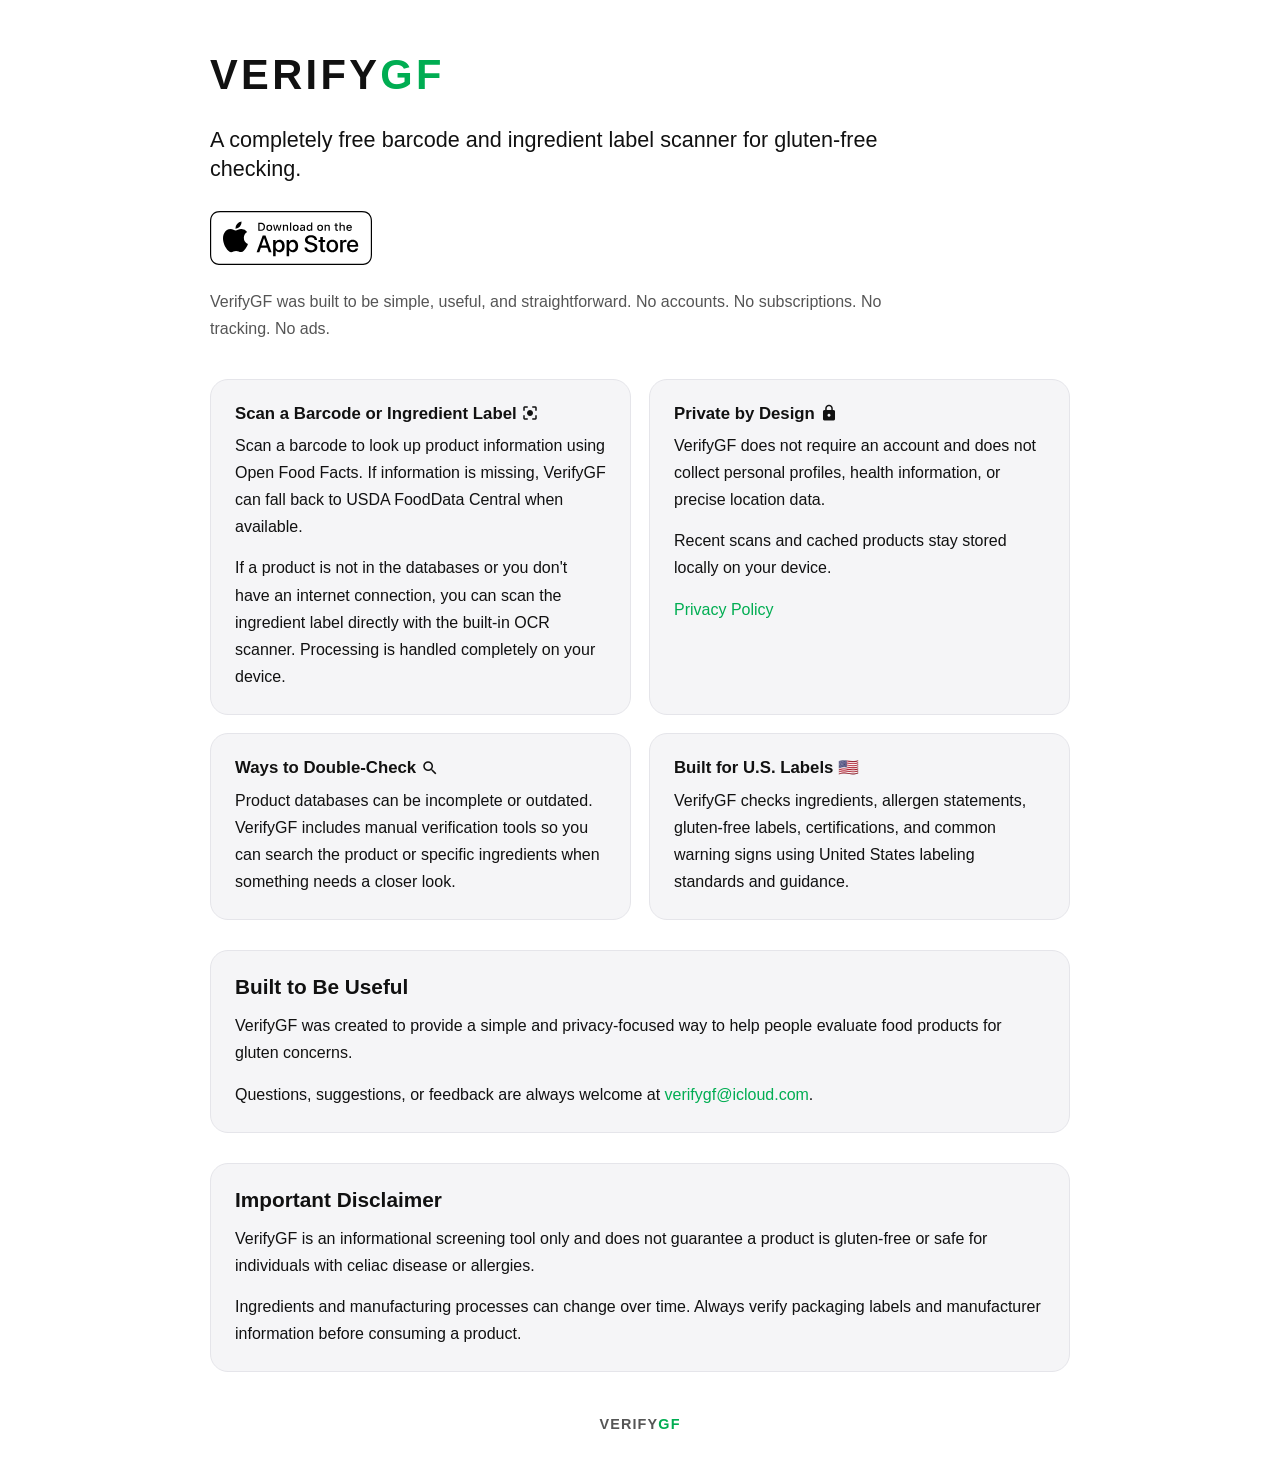
==== commit cfed12d6: "Update index.html" ====
--- a/index.html
+++ b/index.html
@@ -196,8 +196,8 @@
 
 <div class="tagline">
 A completely free barcode and ingredient label scanner for gluten-free checking.
-</div>
-<a
+    <br>
+    <a
 href="https://apps.apple.com/us/app/verifygf-gluten-free-scanner/id6769617253"
 target="_blank"
 rel="noopener noreferrer"
@@ -215,6 +215,7 @@
 >
 </picture>
 </a>
+</div>
 
 <p class="subtext">
     VerifyGF was built to be simple, useful, and straightforward.
